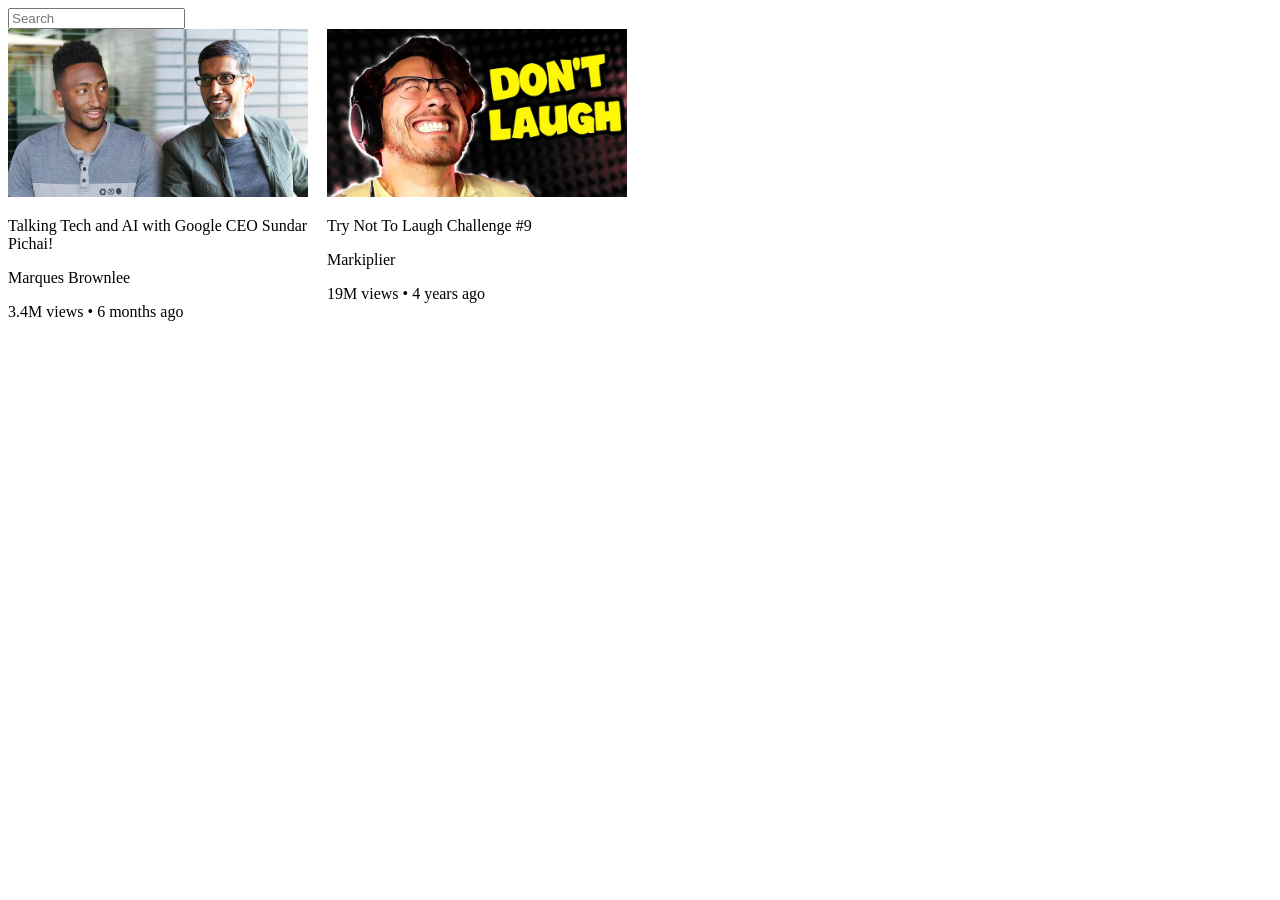
==== SuperSimpleDev-HTML-CSS/Youtube-Clone/index.html @ ea4571d2 "Youtube Clone Lessons 7-9 of Youtube clone project, Focus on on Display property and nested layouts." ====
<!DOCTYPE html>
<html>
    <head>
        <title>Youtube.com Clone</title>
        <link rel="stylesheet" href="css/style.css">
    </head>
    <body>
        <input class="search-bar" type="text" placeholder="Search">

        <div class="video-preview">
            <img class="video-thumbnail" src="img/thumbnail-1.webp">
            <p class="video-title">Talking Tech and AI with Google CEO Sundar Pichai!</p>
            <p class="video-author">Marques Brownlee</p>
            <p class="video-stats">3.4M views &#8226; 6 months ago</p>
        </div>

        <div class="video-preview">
            <img class="video-thumbnail" src="img/thumbnail-2.webp">
            <p class="video-title">Try Not To Laugh Challenge #9</p>
            <p class="video-author">Markiplier</p>
            <p class="video-stats">19M views &#8226; 4 years ago</p>
        </div>
    </body>
</html>
---- SuperSimpleDev-HTML-CSS/Youtube-Clone/css/style.css ----
.search-bar{
    display: block;
}

.video-thumbnail{
    width: 300px; 
}

.video-title{

}

.video-author{

}

.video-stats{

}

.video-preview{
    width: 300px;
    display: inline-block;
    vertical-align: top;
    margin-right: 15px;
}
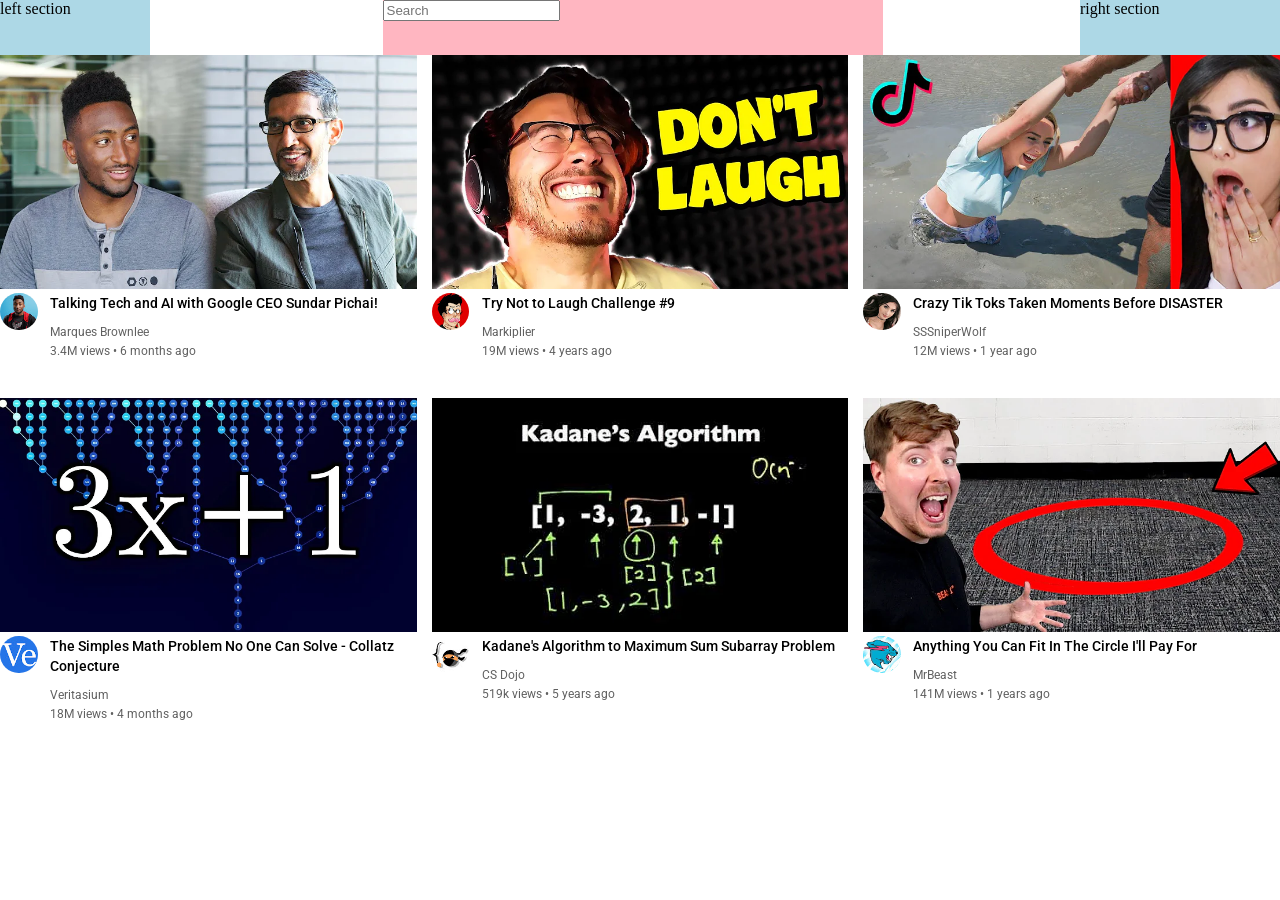
==== commit 8917eae8: "Nested Layouts, Css-Grid, Flexbox - Modified middle video section to a css-grid and started header i" ====
--- a/SuperSimpleDev-HTML-CSS/Youtube-Clone/index.html
+++ b/SuperSimpleDev-HTML-CSS/Youtube-Clone/index.html
@@ -3,22 +3,114 @@
     <head>
         <title>Youtube.com Clone</title>
         <link rel="stylesheet" href="css/style.css">
+        <link rel="stylesheet" href="css/header.css">
+        <link rel="stylesheet" href="css/general.css">
+        <link rel="preconnect" href="https://fonts.googleapis.com">
+        <link rel="preconnect" href="https://fonts.gstatic.com" crossorigin>
+        <link href="https://fonts.googleapis.com/css2?family=Roboto:wght@400;500;700&display=swap" rel="stylesheet">
     </head>
     <body>
-        <input class="search-bar" type="text" placeholder="Search">
-
-        <div class="video-preview">
-            <img class="video-thumbnail" src="img/thumbnail-1.webp">
-            <p class="video-title">Talking Tech and AI with Google CEO Sundar Pichai!</p>
-            <p class="video-author">Marques Brownlee</p>
-            <p class="video-stats">3.4M views &#8226; 6 months ago</p>
+        <div class="header">
+            <div class="section-left">
+                left section
+            </div>
+            <div class="section-middle">
+                <input type="text" placeholder="Search">
+            </div>
+            <div class="section-right">
+                right section
+            </div>
         </div>
-
-        <div class="video-preview">
-            <img class="video-thumbnail" src="img/thumbnail-2.webp">
-            <p class="video-title">Try Not To Laugh Challenge #9</p>
-            <p class="video-author">Markiplier</p>
-            <p class="video-stats">19M views &#8226; 4 years ago</p>
+        <div class="video-grid">
+            <div class="video-preview">
+                <div>
+                    <img class="video-thumbnail" src="img/thumbnail-1.webp">
+                </div>
+                <div class="video-info-grid">
+                    <div class="channel-picture">
+                        <img class="profile-picture" src="img/channel-1.jpeg">
+                    </div>
+                    <div class="video-info">
+                        <p class="video-title">Talking Tech and AI with Google CEO Sundar Pichai!</p>
+                        <p class="video-author">Marques Brownlee</p>
+                        <p class="video-stats">3.4M views &#8226; 6 months ago</p>
+                    </div>
+                </div>
+            </div>
+            <div class="video-preview">
+                <div>
+                    <img class="video-thumbnail" src="img/thumbnail-2.webp">
+                </div>
+                <div class="video-info-grid">
+                    <div class="channel-picture">
+                        <img class="profile-picture" src="img/channel-2.jpeg">
+                    </div>
+                    <div>
+                        <p class="video-title">Try Not to Laugh Challenge #9</p>
+                        <p class="video-author">Markiplier</p>
+                        <p class="video-stats">19M views &#8226; 4 years ago</p>
+                    </div>
+                </div>
+            </div>
+            <div class="video-preview">
+                <div>
+                    <img class="video-thumbnail" src="img/thumbnail-3.webp">
+                </div>
+                <div class="video-info-grid">
+                    <div class="channel-picture">
+                        <img class="profile-picture" src="img/channel-3.jpeg">
+                    </div>
+                    <div class="video-info">
+                        <p class="video-title">Crazy Tik Toks Taken Moments Before DISASTER</p>
+                        <p class="video-author">SSSniperWolf</p>
+                        <p class="video-stats">12M views &#8226; 1 year ago</p>
+                    </div>
+                </div>
+            </div>
+            <div class="video-preview">
+                <div>
+                    <img class="video-thumbnail" src="img/thumbnail-4.webp">
+                </div>
+                <div class="video-info-grid">
+                    <div class="channel-picture">
+                        <img class="profile-picture" src="img/channel-4.jpeg">
+                    </div>
+                    <div>
+                        <p class="video-title">The Simples Math Problem No One Can Solve - Collatz Conjecture</p>
+                        <p class="video-author">Veritasium</p>
+                        <p class="video-stats">18M views &#8226; 4 months ago</p>
+                    </div>
+                </div>
+            </div>
+            <div class="video-preview">
+                <div>
+                    <img class="video-thumbnail" src="img/thumbnail-5.webp">
+                </div>
+                <div class="video-info-grid">
+                    <div class="channel-picture">
+                        <img class="profile-picture" src="img/channel-5.jpeg">
+                    </div>
+                    <div class="video-info">
+                        <p class="video-title">Kadane's Algorithm to Maximum Sum Subarray Problem</p>
+                        <p class="video-author">CS Dojo</p>
+                        <p class="video-stats">519k views &#8226; 5 years ago</p>
+                    </div>
+                </div>
+            </div>
+            <div class="video-preview">
+                <div>
+                    <img class="video-thumbnail" src="img/thumbnail-6.webp">
+                </div>
+                <div class="video-info-grid">
+                    <div class="channel-picture">
+                        <img class="profile-picture" src="img/channel-6.jpeg">
+                    </div>
+                    <div>
+                        <p class="video-title">Anything You Can Fit In The Circle I'll Pay For</p>
+                        <p class="video-author">MrBeast</p>
+                        <p class="video-stats">141M views &#8226; 1 years ago</p>
+                    </div>
+                </div>
+            </div>
         </div>
-    </body>
 </html>
--- a/SuperSimpleDev-HTML-CSS/Youtube-Clone/css/style.css
+++ b/SuperSimpleDev-HTML-CSS/Youtube-Clone/css/style.css
@@ -1,26 +1,51 @@
-.search-bar{
-    display: block;
+.video-grid{
+    display:grid;
+    grid-template-columns: 1fr 1fr 1fr;
+    column-gap: 15px;
+    row-gap: 40px;
 }
 
+.video-info-grid{
+    display: grid;
+    grid-template-columns: 50px 1fr;
+}
+
+.video-preview{
+
+} 
+
 .video-thumbnail{
-    width: 300px; 
+    width: 100%; 
+}
+
+.channel-picture{
+
+}
+
+.profile-picture{
+    width: 75%; 
+    border-radius: 25px;
+}
+
+.video-info{
+
 }
 
 .video-title{
+    width: 100%;
+    margin-top: 0px;
+    font-weight: 500;
+    font-size: 14px;
+    line-height: 20px;
+    margin-bottom: 12px;
+}
 
+.video-author,
+.video-stats {
+    font-size: 12px;
+    color: rgb(96, 96, 96);
 }
 
 .video-author{
-
-}
-
-.video-stats{
-
-}
-
-.video-preview{
-    width: 300px;
-    display: inline-block;
-    vertical-align: top;
-    margin-right: 15px;
-}   +    margin-bottom: 5px;
+}
--- a/SuperSimpleDev-HTML-CSS/Youtube-Clone/css/header.css
+++ b/SuperSimpleDev-HTML-CSS/Youtube-Clone/css/header.css
@@ -0,0 +1,25 @@
+.header{
+    height: 55px;
+
+    display: flex;
+    flex-direction: row;
+    justify-content: space-between;
+}
+
+.section-left{
+    background-color: lightblue;
+    width: 150px;
+}
+
+.section-middle{
+    background-color: lightpink;
+    flex: 1; 
+    margin-left: 70px;
+    margin-right: 35px;
+    max-width: 500px;
+}
+
+.section-right{
+    background-color: lightblue;
+    width: 200px;
+}
--- a/SuperSimpleDev-HTML-CSS/Youtube-Clone/css/general.css
+++ b/SuperSimpleDev-HTML-CSS/Youtube-Clone/css/general.css
@@ -0,0 +1,9 @@
+p{
+    font-family: Roboto, Arial;
+    margin-top: 0px;
+    margin-bottom: 0px; 
+}
+
+body {
+    margin: 0;
+}
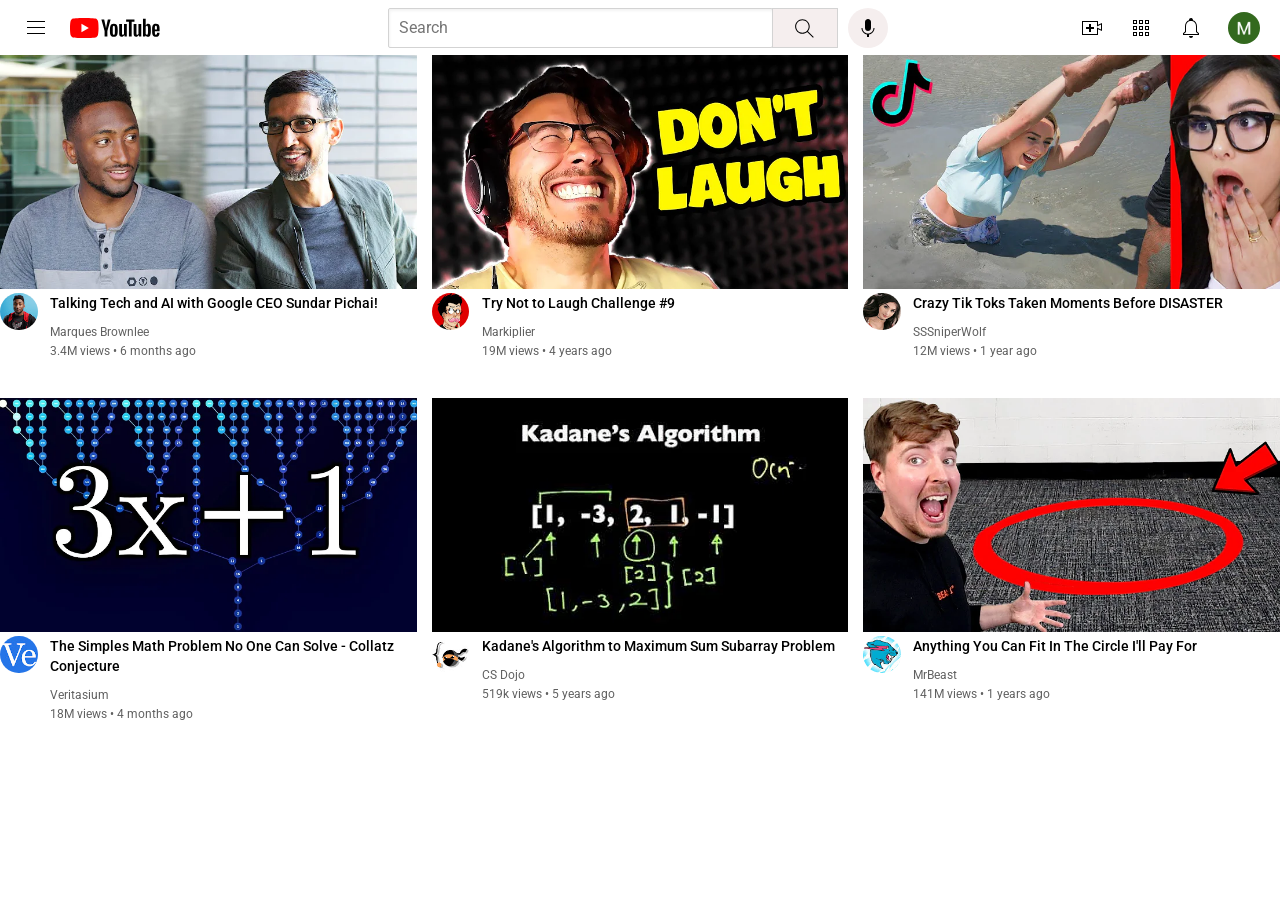
==== commit 2677da1a: "Nested Flexbox- Header Added rest of header buttons to nested flex-boxes." ====
--- a/SuperSimpleDev-HTML-CSS/Youtube-Clone/index.html
+++ b/SuperSimpleDev-HTML-CSS/Youtube-Clone/index.html
@@ -12,13 +12,23 @@
     <body>
         <div class="header">
             <div class="section-left">
-                left section
+                <img class="hamburger-menu" src="svg/hamburger-menu.svg">
+                <img class="youtube-logo" src="svg/youtube-logo.svg">
             </div>
             <div class="section-middle">
-                <input type="text" placeholder="Search">
+                <input class="search-bar" type="text" placeholder="Search">
+                <button class="search-button">
+                    <img class="search-icon" src="svg/search.svg">
+                </button>
+                <button class="search-button-voice">
+                    <img class="search-button-icon" src="svg/voice-search-icon.svg">
+                </button>
             </div>
             <div class="section-right">
-                right section
+                <img class="upload-icon" src="svg/upload.svg">
+                <img class="youtube-apps-icon" src="svg/youtube-apps.svg">
+                <img class="notification-icon" src="svg/notifications.svg">
+                <img class="current-user-icon" src="img/channel-my.jpg">
             </div>
         </div>
         <div class="video-grid">
--- a/SuperSimpleDev-HTML-CSS/Youtube-Clone/css/header.css
+++ b/SuperSimpleDev-HTML-CSS/Youtube-Clone/css/header.css
@@ -7,19 +7,101 @@
 }
 
 .section-left{
-    background-color: lightblue;
-    width: 150px;
+    display: flex; 
+    align-items: center;
+    flex-direction: row;
+    justify-content: space-between;
+}
+
+.hamburger-menu{
+    height: 24px; 
+    margin-left: 24px;
+    margin-right: 22px;
+}
+
+.youtube-logo{
+    height: 20px; 
 }
 
 .section-middle{
-    background-color: lightpink;
     flex: 1; 
     margin-left: 70px;
     margin-right: 35px;
     max-width: 500px;
+    display: flex; 
+    flex-direction: row;
+    align-items: center;
+}
+
+.search-bar{
+    flex: 1; 
+    height: 36px; 
+    padding-left: 10px;
+    font-size: 16px;
+    border-width: 1px; 
+    border-radius: 2px; 
+    border-style: solid;
+    border-color:lightgrey; 
+    box-shadow: inset 1px 2px 3px rgba(0, 0, 0, 0.05);
+    width: 0; 
+}
+
+.search-bar::placeholder{
+    font-family: Roboto, Arial;
+    font-size: 16px; 
+}
+
+.search-button{
+    height: 40px;
+    width: 66px; 
+    background-color: rgb(245, 238, 238);
+    border-color: lightgrey; 
+    border-style: solid;
+    border-width: 1px;
+    margin-left: -1px;
+    margin-right: 10px;
+}
+
+.search-icon{
+    height: 25px;
+    margin-top: 4px;
+}
+
+.search-button-voice{
+    height: 40px; 
+    width: 40px; 
+    border-radius: 20px;
+    border: 0px; 
+    background-color: rgb(245, 238, 238);
+}
+
+.search-button-icon{
+    height: 24px; 
+    margin-top: 4px; 
 }
 
 .section-right{
-    background-color: lightblue;
-    width: 200px;
+    width: 180px;
+    margin-right: 20px; 
+    display: flex;
+    align-items: center;
+    justify-content: space-between;
+    flex-shrink: 0;
+}
+
+.upload-icon{
+    height: 24px; 
+}
+
+.youtube-apps-icon{
+    height: 24px;
+}
+
+.notification-icon{
+    height: 24px;
+}
+
+.current-user-icon{
+    height: 32px; 
+    border-radius: 16px;
 }
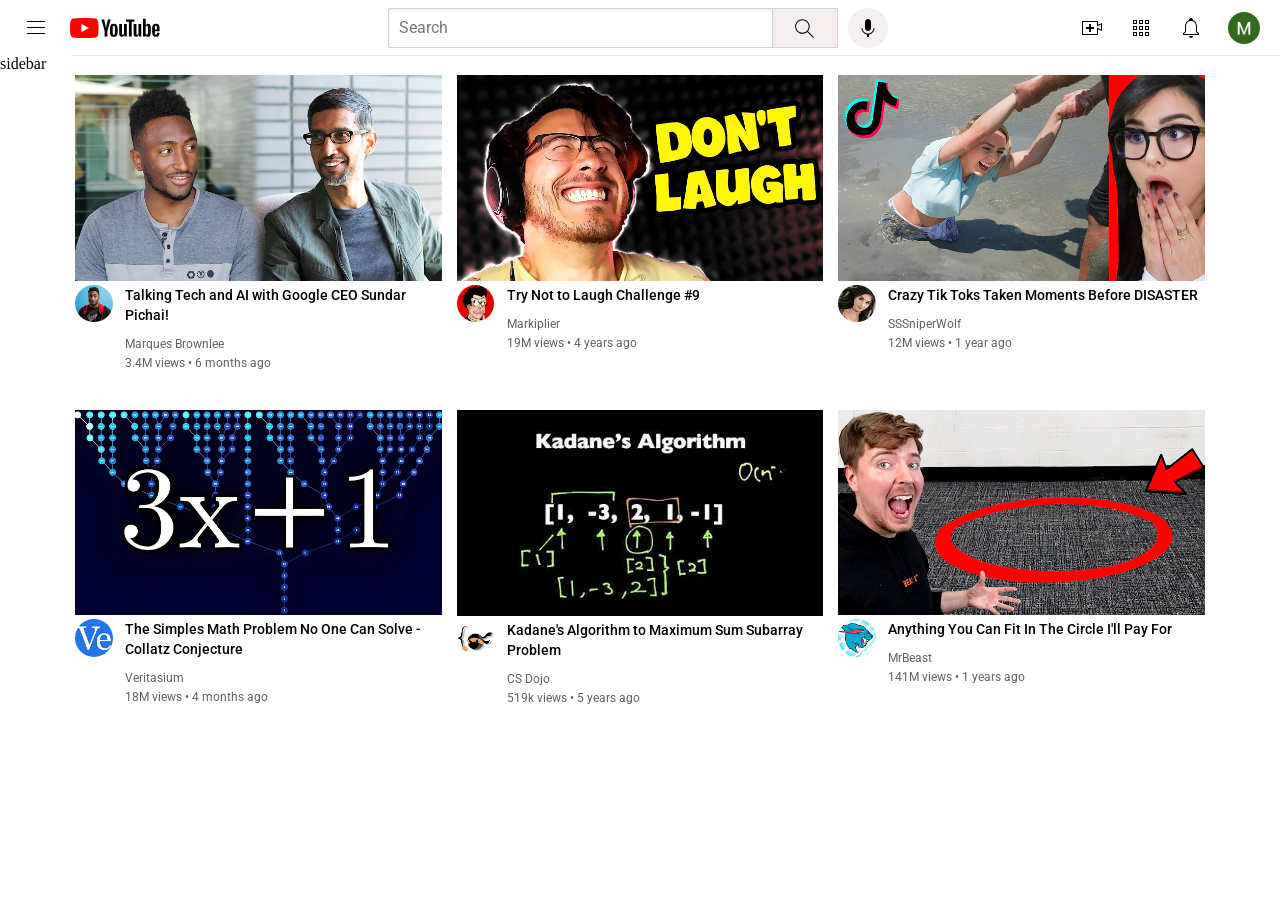
==== commit 8ce9ea82: "Positioning Positioning practice.. - Header and Sidebar sticky." ====
--- a/SuperSimpleDev-HTML-CSS/Youtube-Clone/index.html
+++ b/SuperSimpleDev-HTML-CSS/Youtube-Clone/index.html
@@ -5,6 +5,7 @@
         <link rel="stylesheet" href="css/style.css">
         <link rel="stylesheet" href="css/header.css">
         <link rel="stylesheet" href="css/general.css">
+        <link rel="stylesheet" href="css/sidebar.css">
         <link rel="preconnect" href="https://fonts.googleapis.com">
         <link rel="preconnect" href="https://fonts.gstatic.com" crossorigin>
         <link href="https://fonts.googleapis.com/css2?family=Roboto:wght@400;500;700&display=swap" rel="stylesheet">
@@ -30,6 +31,9 @@
                 <img class="notification-icon" src="svg/notifications.svg">
                 <img class="current-user-icon" src="img/channel-my.jpg">
             </div>
+        </div>
+        <div class="sidebar">
+            sidebar
         </div>
         <div class="video-grid">
             <div class="video-preview">
--- a/SuperSimpleDev-HTML-CSS/Youtube-Clone/css/style.css
+++ b/SuperSimpleDev-HTML-CSS/Youtube-Clone/css/style.css
@@ -3,6 +3,7 @@
     grid-template-columns: 1fr 1fr 1fr;
     column-gap: 15px;
     row-gap: 40px;
+    padding: 75px; 
 }
 
 .video-info-grid{
--- a/SuperSimpleDev-HTML-CSS/Youtube-Clone/css/header.css
+++ b/SuperSimpleDev-HTML-CSS/Youtube-Clone/css/header.css
@@ -4,6 +4,15 @@
     display: flex;
     flex-direction: row;
     justify-content: space-between;
+
+    position: fixed; 
+    top: 0px;
+    left: 0px;
+    right: 0px; 
+    background-color: white;
+    border-bottom-width: 1px;
+    border-bottom-style: solid; 
+    border-bottom-color: rgb(230, 230, 230); 
 }
 
 .section-left{
--- a/SuperSimpleDev-HTML-CSS/Youtube-Clone/css/sidebar.css
+++ b/SuperSimpleDev-HTML-CSS/Youtube-Clone/css/sidebar.css
@@ -0,0 +1,7 @@
+.sidebar{
+    position: fixed;
+    left: 0px;
+    top: 55px; 
+    background-color: white;
+    width: 72px; 
+}
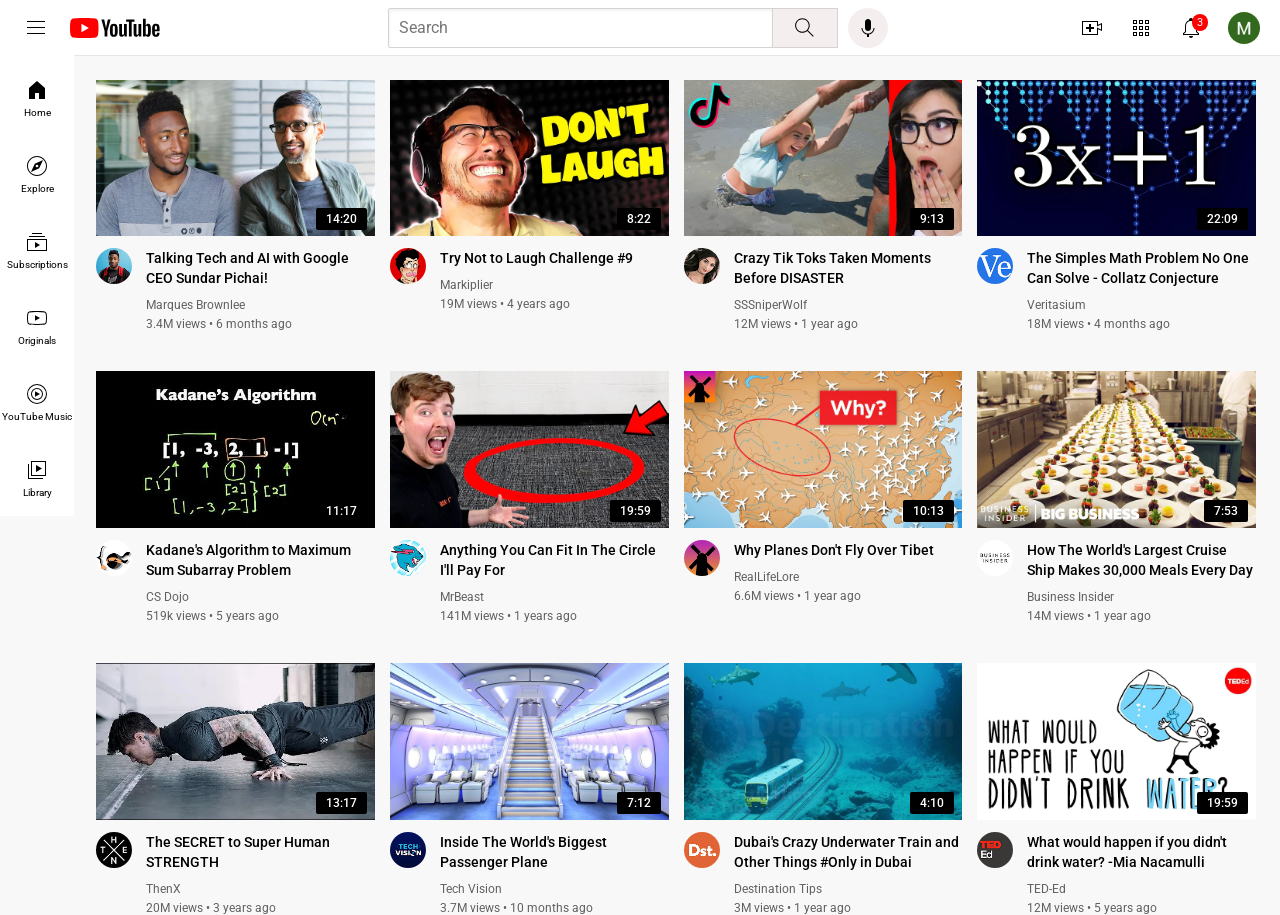
==== commit 6e9f463f: "Positioning, Inheritance, Selectors Finished Sidebar, Tooltips with focus on CSS Selectors, absolute" ====
--- a/SuperSimpleDev-HTML-CSS/Youtube-Clone/index.html
+++ b/SuperSimpleDev-HTML-CSS/Youtube-Clone/index.html
@@ -1,8 +1,9 @@
 <!DOCTYPE html>
 <html>
     <head>
-        <title>Youtube.com Clone</title>
-        <link rel="stylesheet" href="css/style.css">
+        <title>YouTube</title>
+        <link rel="icon" href="svg/favicon.png">
+        <link rel="stylesheet" href="css/video.css">
         <link rel="stylesheet" href="css/header.css">
         <link rel="stylesheet" href="css/general.css">
         <link rel="stylesheet" href="css/sidebar.css">
@@ -11,7 +12,7 @@
         <link href="https://fonts.googleapis.com/css2?family=Roboto:wght@400;500;700&display=swap" rel="stylesheet">
     </head>
     <body>
-        <div class="header">
+        <header class="header">
             <div class="section-left">
                 <img class="hamburger-menu" src="svg/hamburger-menu.svg">
                 <img class="youtube-logo" src="svg/youtube-logo.svg">
@@ -20,111 +21,251 @@
                 <input class="search-bar" type="text" placeholder="Search">
                 <button class="search-button">
                     <img class="search-icon" src="svg/search.svg">
+                    <div class="tooltip">Search</div> 
                 </button>
                 <button class="search-button-voice">
                     <img class="search-button-icon" src="svg/voice-search-icon.svg">
+                    <div class="tooltip">Search with your voice</div> 
                 </button>
             </div>
             <div class="section-right">
-                <img class="upload-icon" src="svg/upload.svg">
-                <img class="youtube-apps-icon" src="svg/youtube-apps.svg">
-                <img class="notification-icon" src="svg/notifications.svg">
+                <div class="upload-icon-container">
+                    <img class="upload-icon" src="svg/upload.svg">
+                    <div class="tooltip">Create</div>
+                </div>
+                <div class="youtube-apps-icon-cointainer">
+                    <img class="youtube-apps-icon" src="svg/youtube-apps.svg">
+                    <div class="tooltip">YouTube Apps</div>
+                </div>
+                <div class="notifications-icon-container">
+                    <img class="notification-icon" src="svg/notifications.svg"> 
+                    <div class="notifications-count">3</div>
+                    <div class="tooltip">Notifications</div>
+                       
+                </div>
                 <img class="current-user-icon" src="img/channel-my.jpg">
             </div>
-        </div>
-        <div class="sidebar">
-            sidebar
-        </div>
-        <div class="video-grid">
-            <div class="video-preview">
-                <div>
-                    <img class="video-thumbnail" src="img/thumbnail-1.webp">
-                </div>
-                <div class="video-info-grid">
-                    <div class="channel-picture">
-                        <img class="profile-picture" src="img/channel-1.jpeg">
-                    </div>
-                    <div class="video-info">
-                        <p class="video-title">Talking Tech and AI with Google CEO Sundar Pichai!</p>
-                        <p class="video-author">Marques Brownlee</p>
-                        <p class="video-stats">3.4M views &#8226; 6 months ago</p>
-                    </div>
-                </div>
-            </div>
-            <div class="video-preview">
-                <div>
-                    <img class="video-thumbnail" src="img/thumbnail-2.webp">
-                </div>
-                <div class="video-info-grid">
-                    <div class="channel-picture">
-                        <img class="profile-picture" src="img/channel-2.jpeg">
-                    </div>
-                    <div>
-                        <p class="video-title">Try Not to Laugh Challenge #9</p>
-                        <p class="video-author">Markiplier</p>
-                        <p class="video-stats">19M views &#8226; 4 years ago</p>
-                    </div>
-                </div>
-            </div>
-            <div class="video-preview">
-                <div>
-                    <img class="video-thumbnail" src="img/thumbnail-3.webp">
-                </div>
-                <div class="video-info-grid">
-                    <div class="channel-picture">
-                        <img class="profile-picture" src="img/channel-3.jpeg">
-                    </div>
-                    <div class="video-info">
-                        <p class="video-title">Crazy Tik Toks Taken Moments Before DISASTER</p>
-                        <p class="video-author">SSSniperWolf</p>
-                        <p class="video-stats">12M views &#8226; 1 year ago</p>
-                    </div>
-                </div>
-            </div>
-            <div class="video-preview">
-                <div>
-                    <img class="video-thumbnail" src="img/thumbnail-4.webp">
-                </div>
-                <div class="video-info-grid">
-                    <div class="channel-picture">
-                        <img class="profile-picture" src="img/channel-4.jpeg">
-                    </div>
-                    <div>
-                        <p class="video-title">The Simples Math Problem No One Can Solve - Collatz Conjecture</p>
-                        <p class="video-author">Veritasium</p>
-                        <p class="video-stats">18M views &#8226; 4 months ago</p>
-                    </div>
-                </div>
-            </div>
-            <div class="video-preview">
-                <div>
-                    <img class="video-thumbnail" src="img/thumbnail-5.webp">
-                </div>
-                <div class="video-info-grid">
-                    <div class="channel-picture">
-                        <img class="profile-picture" src="img/channel-5.jpeg">
-                    </div>
-                    <div class="video-info">
-                        <p class="video-title">Kadane's Algorithm to Maximum Sum Subarray Problem</p>
-                        <p class="video-author">CS Dojo</p>
-                        <p class="video-stats">519k views &#8226; 5 years ago</p>
-                    </div>
-                </div>
-            </div>
-            <div class="video-preview">
-                <div>
-                    <img class="video-thumbnail" src="img/thumbnail-6.webp">
-                </div>
-                <div class="video-info-grid">
-                    <div class="channel-picture">
-                        <img class="profile-picture" src="img/channel-6.jpeg">
-                    </div>
-                    <div>
-                        <p class="video-title">Anything You Can Fit In The Circle I'll Pay For</p>
-                        <p class="video-author">MrBeast</p>
-                        <p class="video-stats">141M views &#8226; 1 years ago</p>
-                    </div>
-                </div>
-            </div>
-        </div>
+        </header>
+        <nav class="sidebar">
+            <div class="sidebar-link">
+                <img src="svg/home.svg">
+                <div>Home</div>
+            </div>
+            <div class="sidebar-link">
+                <img src="svg/explore.svg">
+                <div>Explore</div>
+            </div>
+            <div class="sidebar-link">
+                <img src="svg/subscriptions.svg">
+                <div>Subscriptions</div>
+            </div>
+            <div class="sidebar-link">
+                <img src="svg/originals.svg">
+                <div>Originals</div>
+            </div>
+            <div class="sidebar-link">
+                <img src="svg/youtube-music.svg">
+                <div>YouTube Music</div>
+            </div>
+            <div class="sidebar-link">
+                <img src="svg/library.svg">
+                <div>Library</div>
+            </div>
+        </nav>
+        <main>
+            <section class="video-grid">
+                <div class="video-preview">
+                    <div class="thumbnail-row">
+                        <img class="video-thumbnail" src="img/thumbnail-1.webp">
+                        <div class="video-time">14:20</div>
+                    </div>
+                    <div class="video-info-grid">
+                        <div class="channel-picture">
+                            <img class="profile-picture" src="img/channel-1.jpeg">
+                        </div>
+                        <div class="video-info">
+                            <p class="video-title">Talking Tech and AI with Google CEO Sundar Pichai!</p>
+                            <p class="video-author">Marques Brownlee</p>
+                            <p class="video-stats">3.4M views &#8226; 6 months ago</p>
+                        </div>
+                    </div>
+                </div>
+                <div class="video-preview">
+                    <div class="thumbnail-row">
+                        <img class="video-thumbnail" src="img/thumbnail-2.webp">
+                        <div class="video-time">8:22</div>
+                    </div>
+                    <div class="video-info-grid">
+                        <div class="channel-picture">
+                            <img class="profile-picture" src="img/channel-2.jpeg">
+                        </div>
+                        <div>
+                            <p class="video-title">Try Not to Laugh Challenge #9</p>
+                            <p class="video-author">Markiplier</p>
+                            <p class="video-stats">19M views &#8226; 4 years ago</p>
+                        </div>
+                    </div>
+                </div>
+                <div class="video-preview">
+                    <div class="thumbnail-row">
+                        <img class="video-thumbnail" src="img/thumbnail-3.webp">
+                        <div class="video-time">9:13</div>
+                    </div>
+                    <div class="video-info-grid">
+                        <div class="channel-picture">
+                            <img class="profile-picture" src="img/channel-3.jpeg">
+                        </div>
+                        <div class="video-info">
+                            <p class="video-title">Crazy Tik Toks Taken Moments Before DISASTER</p>
+                            <p class="video-author">SSSniperWolf</p>
+                            <p class="video-stats">12M views &#8226; 1 year ago</p>
+                        </div>
+                    </div>
+                </div>
+                <div class="video-preview">
+                    <div class="thumbnail-row">
+                        <img class="video-thumbnail" src="img/thumbnail-4.webp">
+                        <div class="video-time">22:09</div>
+                    </div>
+                    <div class="video-info-grid">
+                        <div class="channel-picture">
+                            <img class="profile-picture" src="img/channel-4.jpeg">
+                        </div>
+                        <div>
+                            <p class="video-title">The Simples Math Problem No One Can Solve - Collatz Conjecture</p>
+                            <p class="video-author">Veritasium</p>
+                            <p class="video-stats">18M views &#8226; 4 months ago</p>
+                        </div>
+                    </div>
+                </div>
+                <div class="video-preview">
+                    <div class="thumbnail-row">
+                        <img class="video-thumbnail" src="img/thumbnail-5.webp">
+                        <div class="video-time">11:17</div>
+                    </div>
+                    <div class="video-info-grid">
+                        <div class="channel-picture">
+                            <img class="profile-picture" src="img/channel-5.jpeg">
+                        </div>
+                        <div class="video-info">
+                            <p class="video-title">Kadane's Algorithm to Maximum Sum Subarray Problem</p>
+                            <p class="video-author">CS Dojo</p>
+                            <p class="video-stats">519k views &#8226; 5 years ago</p>
+                        </div>
+                    </div>
+                </div>
+                <div class="video-preview">
+                    <div class="thumbnail-row">
+                        <img class="video-thumbnail" src="img/thumbnail-6.webp">
+                        <div class="video-time">19:59</div>
+                    </div>
+                    <div class="video-info-grid">
+                        <div class="channel-picture">
+                            <img class="profile-picture" src="img/channel-6.jpeg">
+                        </div>
+                        <div>
+                            <p class="video-title">Anything You Can Fit In The Circle I'll Pay For</p>
+                            <p class="video-author">MrBeast</p>
+                            <p class="video-stats">141M views &#8226; 1 years ago</p>
+                        </div>
+                    </div>
+                </div>
+                <div class="video-preview">
+                    <div class="thumbnail-row">
+                        <img class="video-thumbnail" src="img/thumbnail-7.webp">
+                        <div class="video-time">10:13</div>
+                    </div>
+                    <div class="video-info-grid">
+                        <div class="channel-picture">
+                            <img class="profile-picture" src="img/channel-7.jpeg">
+                        </div>
+                        <div class="video-info">
+                            <p class="video-title">Why Planes Don't Fly Over Tibet</p>
+                            <p class="video-author">RealLifeLore</p>
+                            <p class="video-stats">6.6M views &#8226; 1 year ago</p>
+                        </div>
+                    </div>
+                </div>
+                <div class="video-preview">
+                    <div class="thumbnail-row">
+                        <img class="video-thumbnail" src="img/thumbnail-10.webp">
+                        <div class="video-time">7:53</div>
+                    </div>
+                    <div class="video-info-grid">
+                        <div class="channel-picture">
+                            <img class="profile-picture" src="img/channel-10.jpeg">
+                        </div>
+                        <div>
+                            <p class="video-title">How The World's Largest Cruise Ship Makes 30,000 Meals Every Day</p>
+                            <p class="video-author">Business Insider</p>
+                            <p class="video-stats">14M views &#8226; 1 year ago</p>
+                        </div>
+                    </div>
+                </div>
+                <div class="video-preview">
+                    <div class="thumbnail-row">
+                        <img class="video-thumbnail" src="img/thumbnail-9.webp">
+                        <div class="video-time">13:17</div>
+                    </div>
+                    <div class="video-info-grid">
+                        <div class="channel-picture">
+                            <img class="profile-picture" src="img/channel-9.jpeg">
+                        </div>
+                        <div class="video-info">
+                            <p class="video-title">The SECRET to Super Human STRENGTH</p>
+                            <p class="video-author">ThenX</p>
+                            <p class="video-stats">20M views &#8226; 3 years ago</p>
+                        </div>
+                    </div>
+                </div>
+                <div class="video-preview">
+                    <div class="thumbnail-row">
+                        <img class="video-thumbnail" src="img/thumbnail-8.webp">
+                        <div class="video-time">7:12</div>
+                    </div>
+                    <div class="video-info-grid">
+                        <div class="channel-picture">
+                            <img class="profile-picture" src="img/channel-8.jpeg">
+                        </div>
+                        <div>
+                            <p class="video-title">Inside The World's Biggest Passenger Plane</p>
+                            <p class="video-author">Tech Vision</p>
+                            <p class="video-stats">3.7M views &#8226; 10 months ago</p>
+                        </div>
+                    </div>
+                </div>
+                <div class="video-preview">
+                    <div class="thumbnail-row">
+                        <img class="video-thumbnail" src="img/thumbnail-11.webp">
+                        <div class="video-time">4:10</div>
+                    </div>
+                    <div class="video-info-grid">
+                        <div class="channel-picture">
+                            <img class="profile-picture" src="img/channel-11.jpeg">
+                        </div>
+                        <div class="video-info">
+                            <p class="video-title">Dubai's Crazy Underwater Train and Other Things #Only in Dubai</p>
+                            <p class="video-author">Destination Tips</p>
+                            <p class="video-stats">3M views &#8226; 1 year ago</p>
+                        </div>
+                    </div>
+                </div>
+                <div class="video-preview">
+                    <div class="thumbnail-row">
+                        <img class="video-thumbnail" src="img/thumbnail-12.webp">
+                        <div class="video-time">19:59</div>
+                    </div>
+                    <div class="video-info-grid">
+                        <div class="channel-picture">
+                            <img class="profile-picture" src="img/channel-12.jpeg">
+                        </div>
+                        <div>
+                            <p class="video-title">What would happen if you didn't drink water? -Mia Nacamulli</p>
+                            <p class="video-author">TED-Ed</p>
+                            <p class="video-stats">12M views &#8226; 5 years ago</p>
+                        </div>
+                    </div>
+                </div>
+            </section>
+        </main>
 </html>
--- a/SuperSimpleDev-HTML-CSS/Youtube-Clone/css/video.css
+++ b/SuperSimpleDev-HTML-CSS/Youtube-Clone/css/video.css
@@ -0,0 +1,100 @@
+.video-grid{
+    display:grid;
+    grid-template-columns: 1fr 1fr 1fr;
+    column-gap: 15px;
+    row-gap: 40px;
+
+}
+
+@media (max-width: 750px){
+    .video-grid{
+        display:grid;
+        grid-template-columns: 1fr 1fr;
+        column-gap: 15px;
+        row-gap: 40px;
+    
+    } 
+}
+
+@media (min-width: 751px) and (max-width: 1249){
+    .video-grid{
+        display:grid;
+        grid-template-columns: 1fr 1fr 1fr;
+        column-gap: 15px;
+        row-gap: 40px;
+    
+    }  
+}
+
+@media (min-width: 1250px){
+    .video-grid{
+        display:grid;
+        grid-template-columns: 1fr 1fr 1fr 1fr;
+        column-gap: 15px;
+        row-gap: 40px;
+    
+    } 
+}
+
+.video-info-grid{
+    display: grid;
+    grid-template-columns: 50px 1fr;
+}
+
+.video-preview{
+
+} 
+
+.thumbnail-row{
+    position: relative;
+    margin-bottom: 8px;
+}
+
+.video-time{
+    background-color: black;
+    color: white;
+    position: absolute; 
+    bottom: 10px;
+    right: 8px; 
+    font-family: Roboto, Arial;
+    font-size: 12px;
+    font-weight: 500;
+    padding: 4px 10px;
+    border-radius: 2px;  
+}
+
+.video-thumbnail{
+    width: 100%; 
+}
+
+.channel-picture{
+
+}
+
+.profile-picture{
+    width: 36px; 
+    border-radius: 25px;
+}
+
+.video-info{
+
+}
+
+.video-title{
+    width: 100%;
+    margin-top: 0px;
+    font-weight: 500;
+    font-size: 14px;
+    line-height: 20px;
+    margin-bottom: 10px;
+}
+
+.video-author,
+.video-stats {
+    font-size: 12px;
+    color: rgb(96, 96, 96);
+}
+
+.video-author{
+    margin-bottom: 5px;
+}
--- a/SuperSimpleDev-HTML-CSS/Youtube-Clone/css/header.css
+++ b/SuperSimpleDev-HTML-CSS/Youtube-Clone/css/header.css
@@ -13,6 +13,7 @@
     border-bottom-width: 1px;
     border-bottom-style: solid; 
     border-bottom-color: rgb(230, 230, 230); 
+    z-index: 100;
 }
 
 .section-left{
@@ -60,6 +61,16 @@
     font-size: 16px; 
 }
 
+.search-button,
+.search-button-voice,
+.upload-icon-container,
+.youtube-apps-icon-cointainer,
+.notifications-icon-container{
+    position: relative;
+    display: flex; 
+    align-items: center;
+    justify-content: center;
+}
 .search-button{
     height: 40px;
     width: 66px; 
@@ -71,9 +82,39 @@
     margin-right: 10px;
 }
 
+.search-button .tooltip,
+.search-button-voice .tooltip,
+.upload-icon-container .tooltip,
+.youtube-apps-icon-cointainer .tooltip,
+.notifications-icon-container .tooltip{
+    font-family: Roboto, Arial;
+    position: absolute; 
+    background-color: grey;
+    color: white; 
+    padding-left: 8px;
+    padding-right: 8px;
+    padding-top: 4px;
+    padding-bottom: 4px;
+    font-size: 12px; 
+    border-radius: 2px;
+
+    bottom: -30px; 
+    opacity: 0;
+    pointer-events: none;
+    transition: opacity 0.15s;
+    white-space: nowrap;
+}
+
+.search-button:hover .tooltip,
+.search-button-voice:hover .tooltip,
+.upload-icon-container:hover .tooltip,
+.youtube-apps-icon-cointainer:hover .tooltip,
+.notifications-icon-container:hover .tooltip{
+    opacity: 1;
+}
+
 .search-icon{
     height: 25px;
-    margin-top: 4px;
 }
 
 .search-button-voice{
@@ -85,8 +126,7 @@
 }
 
 .search-button-icon{
-    height: 24px; 
-    margin-top: 4px; 
+    height: 24px;  
 }
 
 .section-right{
@@ -110,6 +150,25 @@
     height: 24px;
 }
 
+.notifications-icon-container{
+    position: relative; 
+}
+
+.notifications-count{
+    position: absolute; 
+    top: -2px;
+    right: -5px; 
+    background-color: red;
+    color: white;
+    font-family: Roboto, Arial;
+    font-size: 11px;
+    padding-top: 2px;
+    padding-bottom: 2px;
+    padding-left: 5px;
+    padding-right: 5px;
+    border-radius: 10px; 
+}
+
 .current-user-icon{
     height: 32px; 
     border-radius: 16px;
--- a/SuperSimpleDev-HTML-CSS/Youtube-Clone/css/general.css
+++ b/SuperSimpleDev-HTML-CSS/Youtube-Clone/css/general.css
@@ -6,4 +6,8 @@
 
 body {
     margin: 0;
+    padding-top: 80px;
+    padding-left: 96px;
+    padding-right: 24px; 
+    background-color: rgb(248, 248, 248);
 }
--- a/SuperSimpleDev-HTML-CSS/Youtube-Clone/css/sidebar.css
+++ b/SuperSimpleDev-HTML-CSS/Youtube-Clone/css/sidebar.css
@@ -3,5 +3,30 @@
     left: 0px;
     top: 55px; 
     background-color: white;
-    width: 72px; 
+    width: 74px; 
+    z-index: 200;
+    padding-top: 5px;
+}
+
+.sidebar-link{
+    height: 76px; 
+    display: flex;
+    justify-content: center;
+    align-items: center;
+    flex-direction: column;
+    cursor: pointer;
+}
+
+.sidebar-link:hover{
+    background-color: rgb(224, 220, 220);
+}
+
+.sidebar-link img {
+    height: 24px; 
+    margin-bottom: 5px; 
+}
+
+.sidebar-link div{
+    font-family: Roboto, Arial;
+    font-size: 10px;
 }
